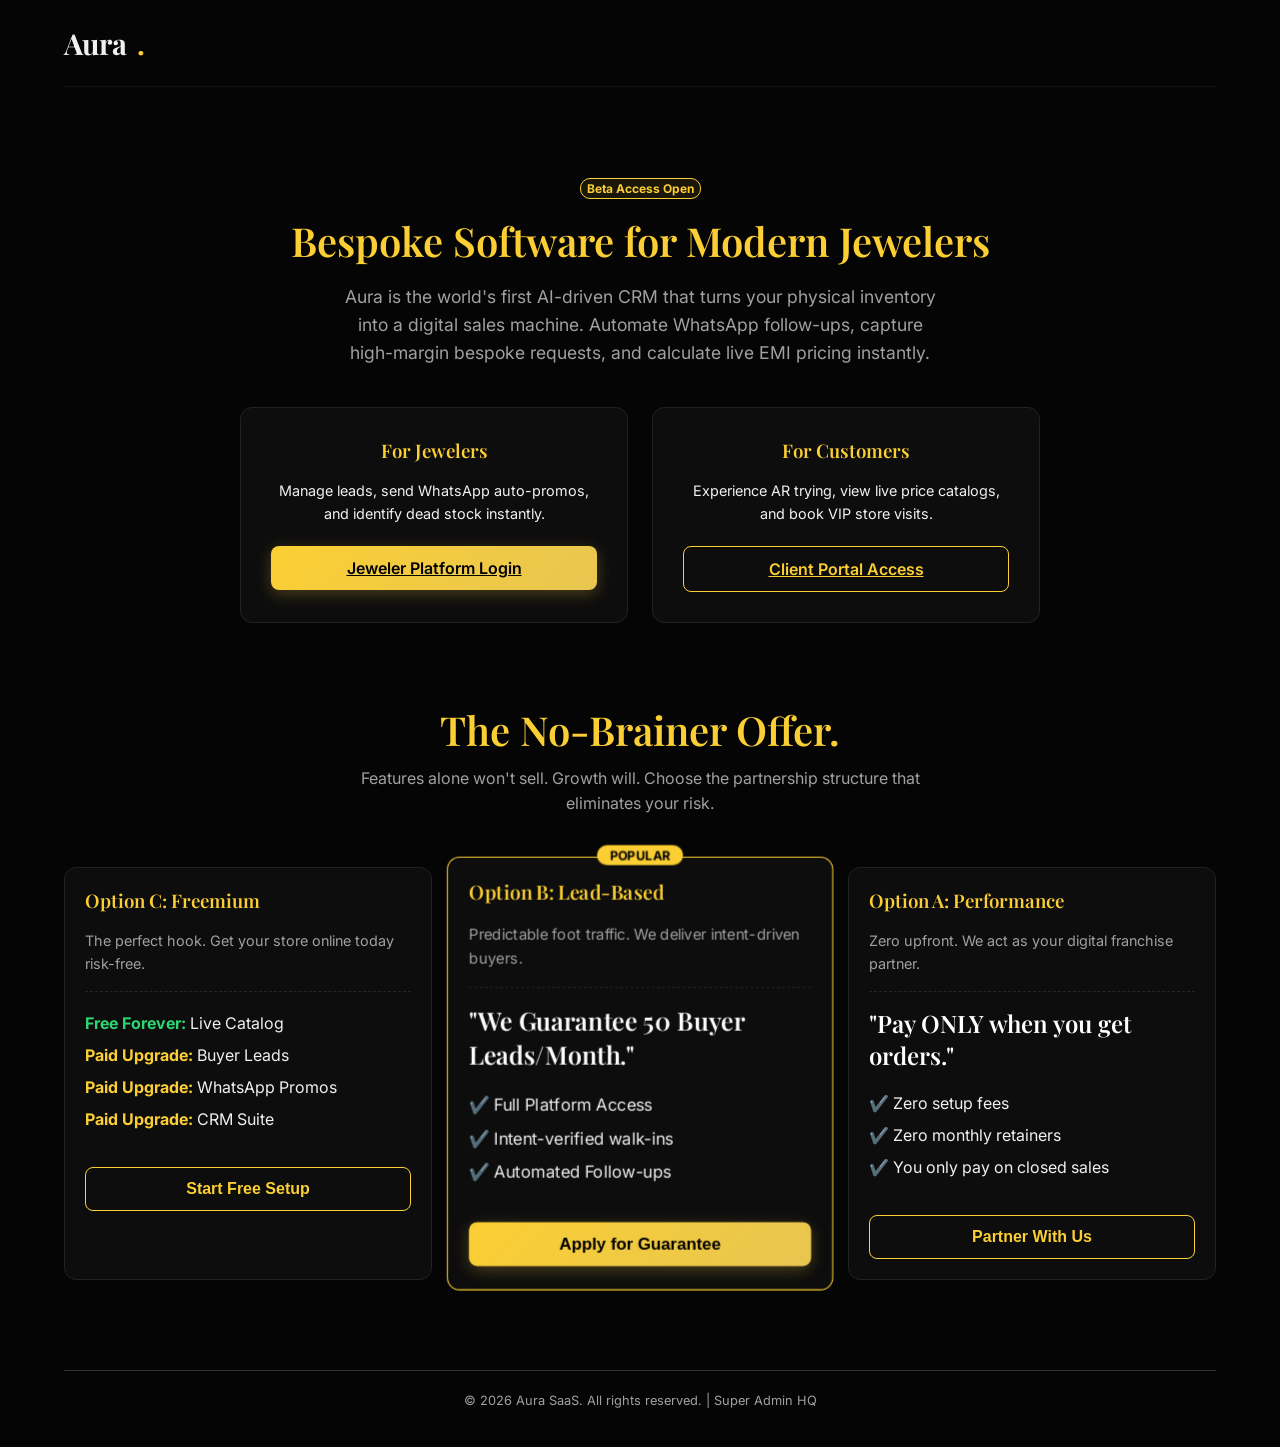
==== index.html @ ab4f9892 "First commit: Complete Aura MVP including CSS and JS" ====
<!DOCTYPE html>
<html lang="en">
<head>
    <meta charset="UTF-8">
    <meta name="viewport" content="width=device-width, initial-scale=1.0">
    <title>Aura - Jeweler & Customer App</title>
    <link href="https://fonts.googleapis.com/css2?family=Playfair+Display:wght@600;700&family=Inter:wght@400;600&display=swap" rel="stylesheet">
    <link rel="stylesheet" href="css/styles.css">

    <link rel="manifest" href="manifest.json">
    <meta name="theme-color" content="#050505">
    <meta name="apple-mobile-web-app-capable" content="yes">
    <meta name="apple-mobile-web-app-status-bar-style" content="black-translucent">
</head>
<body>
    <div class="container animate-fadeIn">
        <header class="header">
            <a href="index.html" class="logo">Aura<span>.</span></a>
        </header>

        <main style="text-align: center; margin-top: 10vh; padding-bottom: 50px;">
            <div class="badge" style="background: rgba(212, 175, 55, 0.1); border: 1px solid var(--accent-gold); color: var(--accent-gold); margin-bottom: 15px; display: inline-block;">Beta Access Open</div>
            <h1>Bespoke Software for Modern Jewelers</h1>
            <p style="color: var(--text-secondary); max-width: 600px; margin: 0 auto 40px auto; font-size: 1.1rem;">
                Aura is the world's first AI-driven CRM that turns your physical inventory into a digital sales machine. Automate WhatsApp follow-ups, capture high-margin bespoke requests, and calculate live EMI pricing instantly.
            </p>
            
            <div class="grid-2 mt-4 mb-4" style="max-width: 800px; margin: 0 auto 60px auto;">
                <div class="card glass-panel" style="padding: 30px;">
                    <h3>For Jewelers</h3>
                    <p style="font-size: 0.9rem; margin-bottom: 20px;">Manage leads, send WhatsApp auto-promos, and identify dead stock instantly.</p>
                    <a href="jeweler-login.html" class="btn btn-primary" style="width: 100%;">Jeweler Platform Login</a>
                </div>
                
                <div class="card glass-panel" style="padding: 30px;">
                    <h3>For Customers</h3>
                    <p style="font-size: 0.9rem; margin-bottom: 20px;">Experience AR trying, view live price catalogs, and book VIP store visits.</p>
                    <a href="customer-login.html" class="btn btn-secondary" style="width: 100%;">Client Portal Access</a>
                </div>
            </div>

            <section style="margin-top: 80px;" id="pricing">
                <h2 style="font-size: 2.5rem; margin-bottom: 10px;">The No-Brainer Offer.</h2>
                <p style="color: var(--text-secondary); margin-bottom: 50px; max-width: 600px; margin-inline: auto;">Features alone won't sell. Growth will. Choose the partnership structure that eliminates your risk.</p>

                <div class="grid-3" style="text-align: left;">
                    <!-- Option C: Freemium -->
                    <div class="card glass-panel" style="position: relative;">
                        <h3>Option C: Freemium</h3>
                        <p style="color: var(--text-secondary); font-size: 0.9rem; min-height: 40px;">The perfect hook. Get your store online today risk-free.</p>
                        <hr style="border:0; border-top: 1px dashed rgba(255,255,255,0.1); margin: 15px 0;">
                        <ul style="list-style: none; padding: 0; line-height: 2;">
                            <li><strong style="color:var(--success);">Free Forever:</strong> Live Catalog</li>
                            <li><strong style="color:var(--accent-gold);">Paid Upgrade:</strong> Buyer Leads</li>
                            <li><strong style="color:var(--accent-gold);">Paid Upgrade:</strong> WhatsApp Promos</li>
                            <li><strong style="color:var(--accent-gold);">Paid Upgrade:</strong> CRM Suite</li>
                        </ul>
                        <button class="btn btn-secondary mt-4" style="width: 100%;">Start Free Setup</button>
                    </div>

                    <!-- Option B: Lead-Based -->
                    <div class="card glass-panel" style="border: 1px solid var(--accent-gold); position: relative; transform: scale(1.05); z-index: 10;">
                        <div style="position: absolute; top: -12px; left: 50%; transform: translateX(-50%); background: var(--accent-gold); color: black; padding: 2px 12px; border-radius: 12px; font-weight: bold; font-size: 0.75rem;">POPULAR</div>
                        <h3>Option B: Lead-Based</h3>
                        <p style="color: var(--text-secondary); font-size: 0.9rem; min-height: 40px;">Predictable foot traffic. We deliver intent-driven buyers.</p>
                        <hr style="border:0; border-top: 1px dashed rgba(255,255,255,0.1); margin: 15px 0;">
                        <h4 style="font-size: 1.5rem; color: white;">"We Guarantee 50 Buyer Leads/Month."</h4>
                        <ul style="list-style: none; padding: 0; line-height: 2; margin-top: 15px;">
                            <li>✔️ Full Platform Access</li>
                            <li>✔️ Intent-verified walk-ins</li>
                            <li>✔️ Automated Follow-ups</li>
                        </ul>
                        <button class="btn btn-primary mt-4" style="width: 100%;">Apply for Guarantee</button>
                    </div>

                    <!-- Option A: Performance -->
                    <div class="card glass-panel" style="position: relative;">
                        <h3>Option A: Performance</h3>
                        <p style="color: var(--text-secondary); font-size: 0.9rem; min-height: 40px;">Zero upfront. We act as your digital franchise partner.</p>
                        <hr style="border:0; border-top: 1px dashed rgba(255,255,255,0.1); margin: 15px 0;">
                        <h4 style="font-size: 1.5rem; color: white;">"Pay ONLY when you get orders."</h4>
                        <ul style="list-style: none; padding: 0; line-height: 2; margin-top: 15px;">
                            <li>✔️ Zero setup fees</li>
                            <li>✔️ Zero monthly retainers</li>
                            <li>✔️ You only pay on closed sales</li>
                        </ul>
                        <button class="btn btn-secondary mt-4" style="width: 100%;">Partner With Us</button>
                    </div>
                </div>
            </section>
        </main>
        
        <footer style="text-align: center; padding: 20px; border-top: 1px solid #333; margin-top: 40px;">
            <p style="color: var(--text-secondary); font-size: 0.8rem;">&copy; 2026 Aura SaaS. All rights reserved. | <a href="admin.html" style="color: var(--text-secondary); text-decoration: none;">Super Admin HQ</a></p>
        </footer>
    </div>

    <script>
        if ('serviceWorker' in navigator) {
            window.addEventListener('load', () => {
                navigator.serviceWorker.register('sw.js').then(reg => {
                    console.log('SW registered!', reg);
                }).catch(err => console.log('SW rep failed', err));
            });
        }
    </script>
</body>
</html>
---- css/styles.css ----
:root {
  --bg-primary: #050505;
  --bg-secondary: #0d0d0d;
  --accent-gold: #fbcf33; /* Brighter, higher contrast Gold */
  --accent-gold-hover: #f1c40f;
  --text-primary: #f0f0f0;
  --text-secondary: #a0a0a0;
  --glass-bg: rgba(255, 255, 255, 0.05);
  --glass-border: rgba(212, 175, 55, 0.2);
  --danger: #ff4757;
  --success: #2ed573;
}

* {
  margin: 0;
  padding: 0;
  box-sizing: border-box;
}

body {
  font-family: 'Inter', -apple-system, BlinkMacSystemFont, sans-serif;
  background-color: var(--bg-primary);
  color: var(--text-primary);
  min-height: 100vh;
  display: flex;
  flex-direction: column;
}

/* Glassmorphism Classes */
.glass-panel {
  background: var(--glass-bg);
  backdrop-filter: blur(10px);
  -webkit-backdrop-filter: blur(10px);
  border: 1px solid var(--glass-border);
  border-radius: 12px;
  padding: 24px;
}

/* Typography */
h1, h2, h3, h4 {
  font-family: 'Playfair Display', serif; /* Use a classy serif for headings */
  color: var(--accent-gold);
  margin-bottom: 16px;
  font-weight: 600;
}

h1 { font-size: 2.5rem; }
h2 { font-size: 2rem; }
p { line-height: 1.6; margin-bottom: 16px; }

/* Buttons */
.btn {
  display: inline-block;
  padding: 12px 24px;
  border-radius: 8px;
  font-weight: 600;
  cursor: pointer;
  transition: all 0.3s ease;
  border: none;
  font-size: 1rem;
}

.btn-primary {
  background: linear-gradient(135deg, var(--accent-gold), #e8c651);
  color: #000;
  box-shadow: 0 4px 15px rgba(212, 175, 55, 0.3);
}

.btn-primary:hover {
  transform: translateY(-2px);
  box-shadow: 0 6px 20px rgba(212, 175, 55, 0.5);
}

.btn-secondary {
  background: transparent;
  color: var(--accent-gold);
  border: 1px solid var(--accent-gold);
}

.btn-secondary:hover {
  background: var(--glass-bg);
}

/* Form Elements */
.input-group {
  margin-bottom: 20px;
}

.input-group label {
  display: block;
  margin-bottom: 8px;
  color: var(--text-secondary);
  font-size: 0.9rem;
}

.input-group input, .input-group select, .input-group textarea {
  width: 100%;
  padding: 12px;
  border-radius: 8px;
  background: rgba(0, 0, 0, 0.5);
  border: 1px solid #333;
  color: var(--text-primary);
  font-family: inherit;
  transition: all 0.3s ease;
}

.input-group input:focus, .input-group select:focus, .input-group textarea:focus {
  outline: none;
  border-color: var(--accent-gold);
  box-shadow: 0 0 0 2px rgba(212, 175, 55, 0.2);
}

/* Layout */
.container {
  max-width: 1200px;
  margin: 0 auto;
  padding: 0 24px;
  width: 100%;
}

.header {
  padding: 24px 0;
  border-bottom: 1px solid rgba(255, 255, 255, 0.05);
  margin-bottom: 40px;
  display: flex;
  justify-content: space-between;
  align-items: center;
}

.logo {
  font-family: 'Playfair Display', serif;
  font-size: 1.8rem;
  font-weight: 700;
  color: var(--text-primary);
  text-decoration: none;
  display: flex;
  align-items: center;
  gap: 10px;
}

.logo span {
  color: var(--accent-gold);
}

/* Grids */
.grid-2 { display: grid; grid-template-columns: repeat(auto-fit, minmax(300px, 1fr)); gap: 24px; }
.grid-3 { display: grid; grid-template-columns: repeat(auto-fit, minmax(250px, 1fr)); gap: 24px; }

/* Cards */
.card {
  padding: 20px;
  border-radius: 12px;
  background: var(--bg-secondary);
  border: 1px solid #222;
  transition: transform 0.3s ease;
}
.card:hover {
  transform: translateY(-5px);
  border-color: var(--glass-border);
}

/* Utils */
.text-center { text-align: center; }
.mt-2 { margin-top: 16px; }
.mt-4 { margin-top: 32px; }
.mb-2 { margin-bottom: 16px; }
.mb-4 { margin-bottom: 32px; }
.flex { display: flex; }
.justify-between { justify-content: space-between; }
.items-center { align-items: center; }
.gap-4 { gap: 16px; }

/* Animations */
@keyframes fadeIn {
  from { opacity: 0; transform: translateY(10px); }
  to { opacity: 1; transform: translateY(0); }
}
.animate-fadeIn {
  animation: fadeIn 0.5s ease backwards;
}

/* Notifications Badge */
.badge {
  background: var(--danger);
  color: white;
  padding: 2px 6px;
  border-radius: 10px;
  font-size: 0.75rem;
  font-weight: bold;
}

/* Mobile Responsiveness for all iPhones & Androids */
@media screen and (max-width: 768px) {
  .header {
    flex-direction: column;
    gap: 15px;
    align-items: flex-start;
  }
  .header nav {
    flex-wrap: wrap;
    gap: 10px;
  }
  .header nav a.btn {
    font-size: 0.8rem;
    padding: 8px 12px;
  }
  .grid-2, .grid-3 {
    grid-template-columns: 1fr;
  }
  
  /* WhatsApp CRM Mobile Overrides */
  .chat-container {
    flex-direction: column;
    height: auto;
    min-height: 80vh;
  }
  .chat-sidebar {
    width: 100%;
    border-right: none;
    border-bottom: 1px solid #333;
    max-height: 200px;
  }
  .chat-main {
    flex: 1;
    min-height: 400px;
  }
}
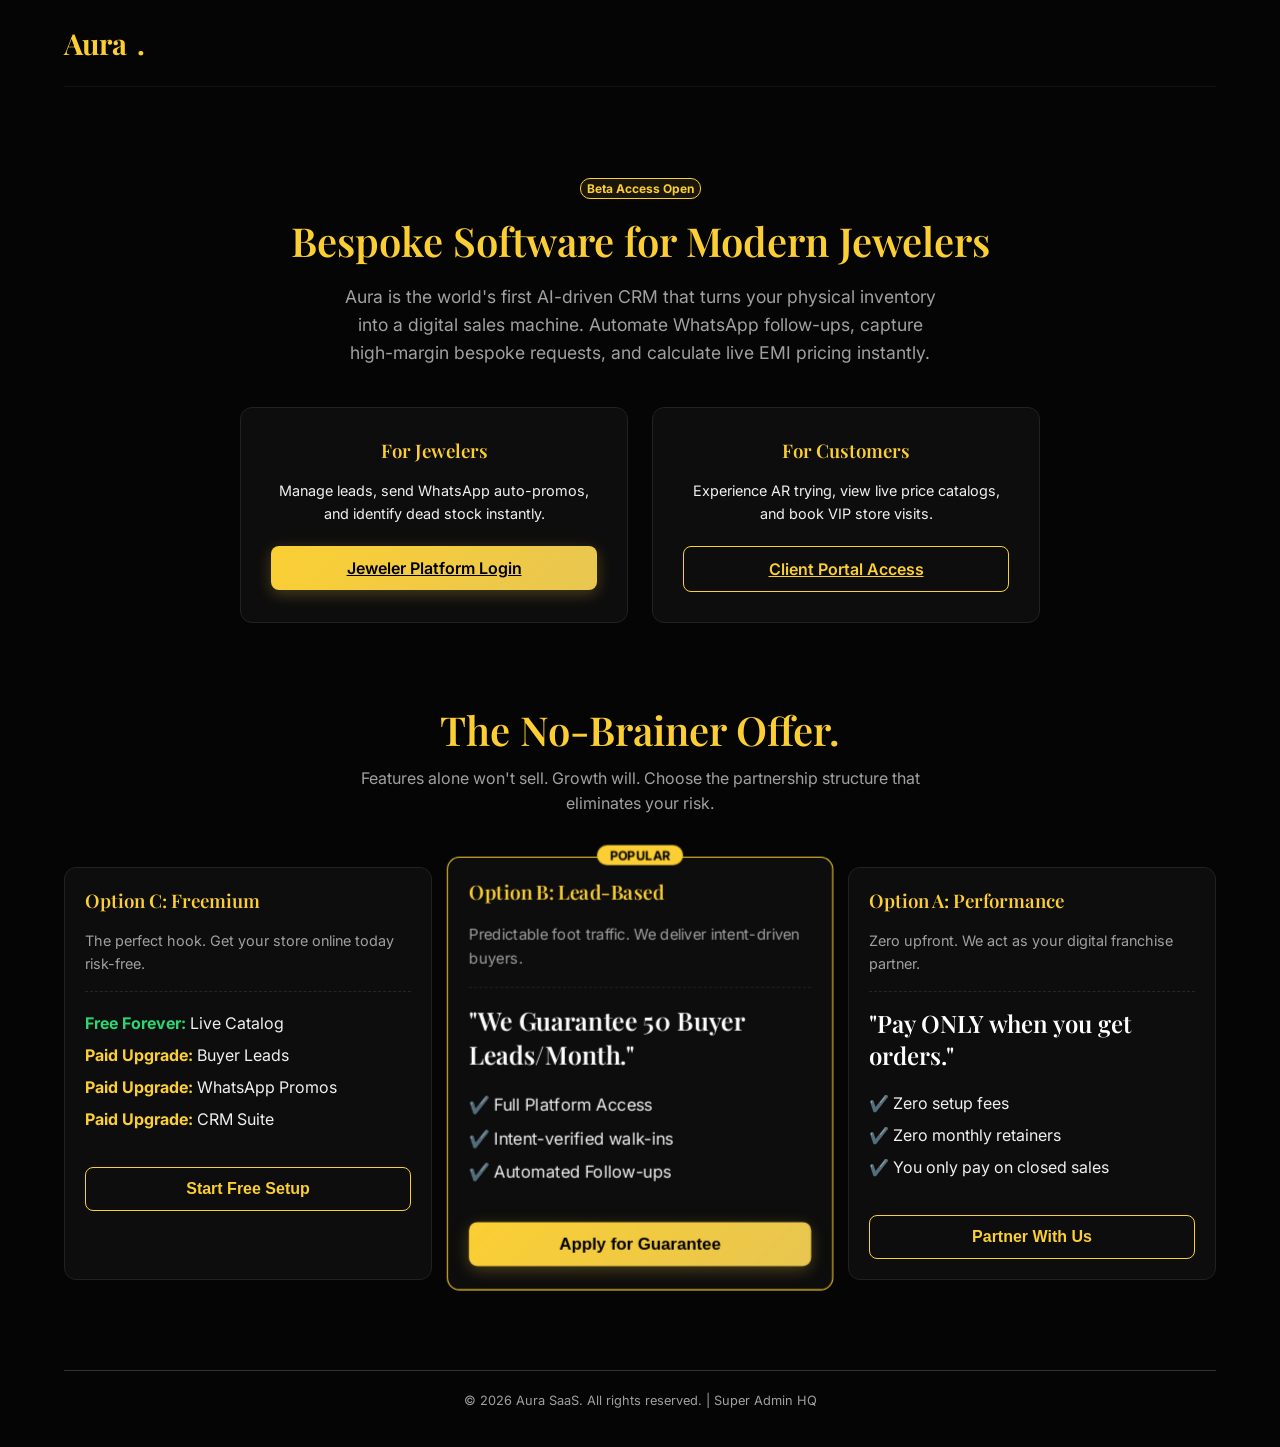
==== commit c27fd452: "Super-lock brand name and stabilize service worker fetches" ====
--- a/index.html
+++ b/index.html
@@ -14,8 +14,9 @@
 </head>
 <body>
     <div class="container animate-fadeIn">
-        <header class="header">
-            <a href="index.html" class="logo">Aura<span>.</span></a>
+        <header class="header" style="display:flex; justify-content: space-between; align-items: center; padding-right: 20px;">
+            <a href="index.html" class="logo" translate="no"><span class="notranslate">Aura</span><span>.</span></a>
+            <div id="google_translate_element"></div>
         </header>
 
         <main style="text-align: center; margin-top: 10vh; padding-bottom: 50px;">
@@ -104,6 +105,12 @@
             });
         }
     </script>
+    <script type="text/javascript">
+        function googleTranslateElementInit() {
+          new google.translate.TranslateElement({pageLanguage: 'en', includedLanguages: 'en,hi,mr,gu,ta,te', layout: google.translate.TranslateElement.InlineLayout.SIMPLE, autoDisplay: false}, 'google_translate_element');
+        }
+    </script>
+    <script type="text/javascript" src="https://translate.google.com/translate_a/element.js?cb=googleTranslateElementInit"></script>
 </body>
 </html>
 
--- a/css/styles.css
+++ b/css/styles.css
@@ -225,3 +225,61 @@
     min-height: 400px;
   }
 }
+/* Google Translate Luxury Styling Overrides */
+#google_translate_element {
+  display: inline-block;
+}
+
+.goog-te-gadget-simple {
+  background-color: var(--bg-secondary) !important;
+  border: 1px solid var(--accent-gold) !important;
+  padding: 6px 12px !important;
+  border-radius: 8px !important;
+  font-family: 'Inter', sans-serif !important;
+  cursor: pointer !important;
+  transition: all 0.3s ease !important;
+}
+
+.goog-te-gadget-simple:hover {
+  background-color: rgba(251, 207, 51, 0.1) !important;
+  box-shadow: 0 0 10px rgba(251, 207, 51, 0.2);
+}
+
+.goog-te-gadget-simple img {
+  display: none !important; /* Hide Google Icon */
+}
+
+.goog-te-menu-value span {
+  color: var(--accent-gold) !important;
+  font-weight: 600 !important;
+  font-size: 0.85rem !important;
+  text-transform: uppercase !important;
+  letter-spacing: 0.5px !important;
+}
+
+.goog-te-menu-value span:first-child {
+  margin-right: 5px !important;
+}
+
+.goog-te-menu-value span:nth-child(3) {
+  display: none !important; /* Hide arrow */
+}
+
+.goog-te-menu-value:after {
+  content: ' ▼';
+  font-size: 0.7rem;
+  color: var(--accent-gold);
+}
+
+/* Hide Google Translate top bar */
+.goog-te-banner-frame.skiptranslate, .goog-te-gadget-icon {
+  display: none !important;
+}
+
+body {
+  top: 0px !important;
+}
+
+.skiptranslate iframe {
+  display: none !important;
+}
